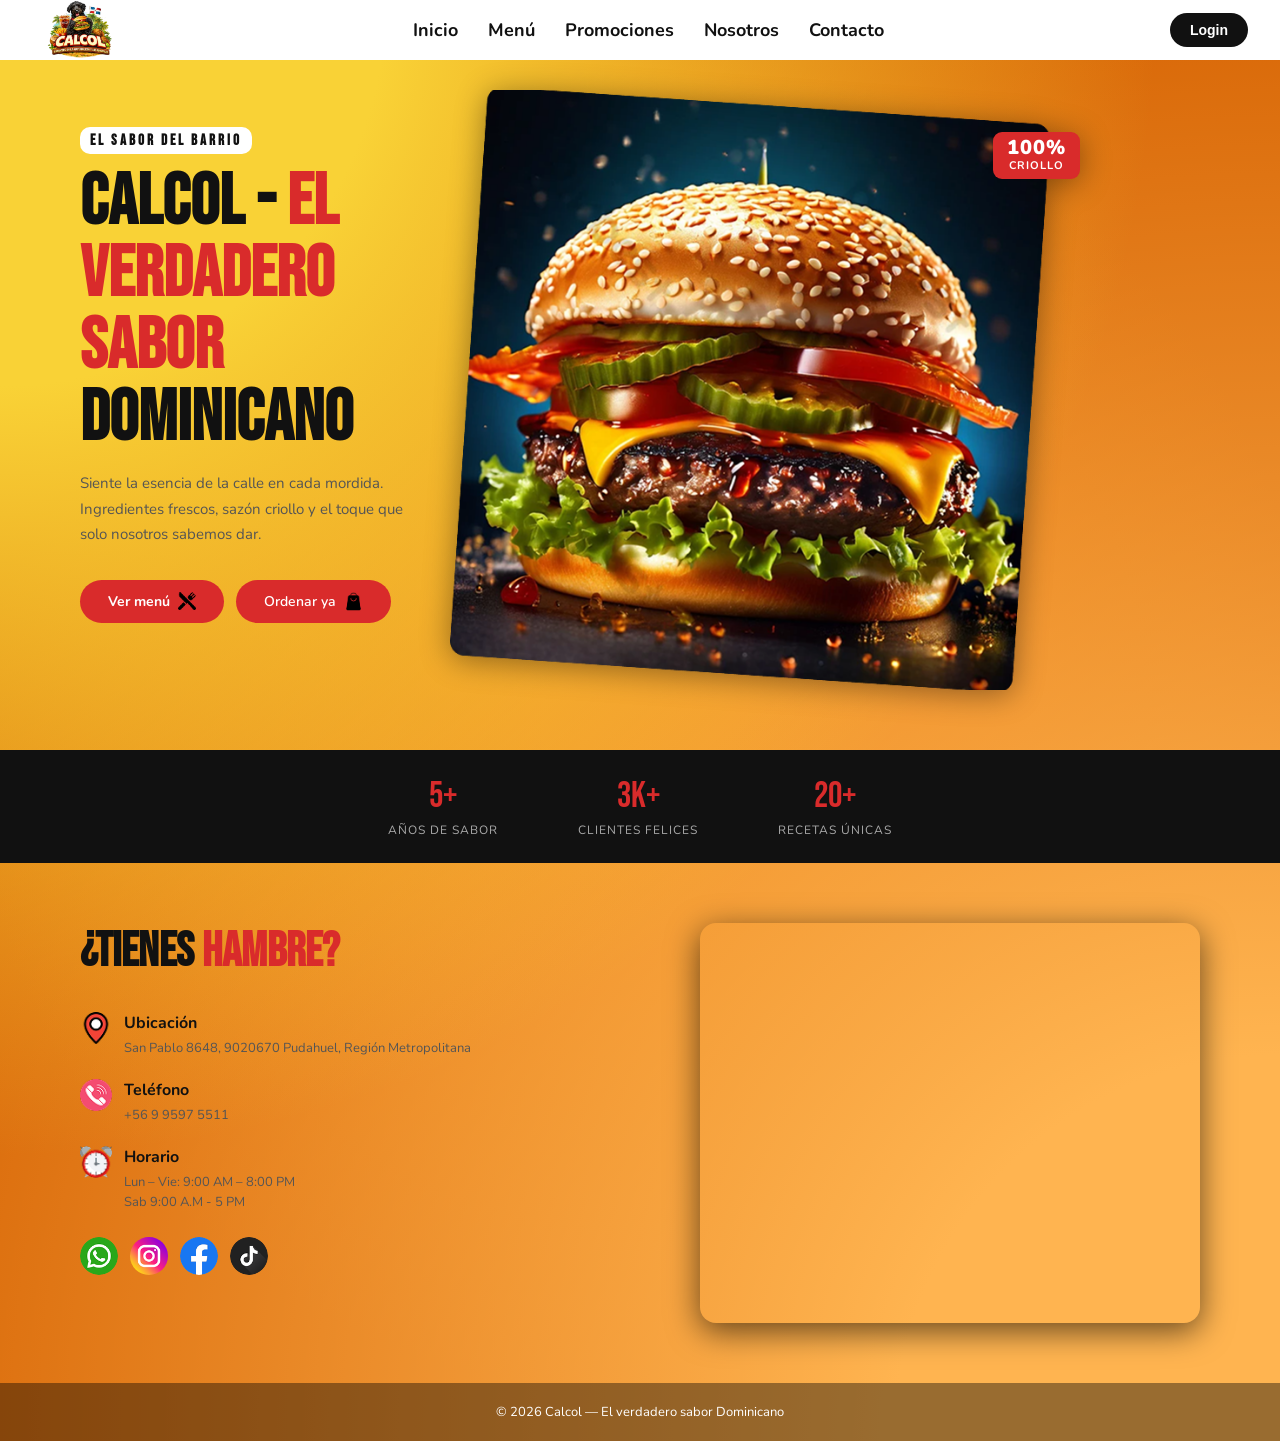
==== index.html @ d69aa1d4 "primer commit - proyecto Calcol" ====
<!DOCTYPE html>
<html lang="es">
<head>
    <meta charset="UTF-8">
    <meta name="viewport" content="width=device-width, initial-scale=1.0">
    <title>Calcol</title>
    <link rel="stylesheet" href="Css/variables.css">
    <link rel="stylesheet" href="Css/global.css">
    <link rel="stylesheet" href="Css/components.css">
    <link rel="stylesheet" href="Css/home.css">
    <link href="https://fonts.googleapis.com/css2?family=Bebas+Neue&family=Nunito:wght@400;600;700&display=swap" rel="stylesheet">
</head>
<body>

    

<!-- ========== EL NAVEGADOR ========== -->

    <nav class="navbar">
         <img class="logo" src="Imagenes/General/doky-calcol-logo.png" alt="Calcol">

        <ul class="nav-links">
            <li><a href="index.html">Inicio</a></li>
            <li><a href="pages/menu.html">Menú</a></li>
            <li><a href="promociones.html">Promociones</a></li>
            <li><a href="nosotros.html">Nosotros</a></li>
            <li><a href="#contacto">Contacto</a></li>

        </ul>

        <button class="btn-nav-cta">Login</button>
    </nav>



<!-- ========== HERO ========== -->

    <section class="hero" id="inicio">

        <div class="hero-tex">
            <p class="hero-sub">EL SABOR DEL BARRIO</p>

            <h1 class="hero-titulo">
                Calcol -
                <span class="resaltar">El <br> verdadero <br>sabor</span><br>
                Dominicano
            </h1>

            <p class="hero-parrafo">
                Siente la esencia de la calle en cada mordida.
                Ingredientes frescos, sazón criollo y el toque
                que solo nosotros sabemos dar.
            </p>
            <div class="hero-btns">
                 <a class="btn-primary" href="pages/menu.html">
                     Ver menú
                     <img src="Imagenes/Index/icono-tenedor.png" alt="Ver menu">
                 </a>
                 <a class="btn-secondary" href="pages/menu.html">
                    Ordenar ya
                    <img src="Imagenes/Index/icono-bolsa.png" alt="Ordenar ya">
                 </a>
            </div>
        </div>

        <div class="hero-imagen">
            <div class="hero-hamburguesa">
                <img src="Imagenes/Index/hamburguesa.png" alt="Hamburguesa Calcol">
            </div>
            <div class="criollo">
                <span class="criollo-numero">100%</span>
                <span class="criollo-texto">CRIOLLO</span>
            </div>
        </div>
    </section>


    <!-- ========== ESTADÍSTICAS ========== -->

    <div class="stats">
        <div class="stat">
            <span class="stat-numero">5+</span>
            <span class="stat-label">Años de sabor</span>
        </div>
        <div class="stat">
            <span class="stat-numero">3k+</span>
            <span class="stat-label">Clientes felices</span>
        </div>
        <div class="stat">
            <span class="stat-numero">20+</span>
            <span class="stat-label">Recetas únicas</span>
        </div>
    </div>

    <!-- ========== CONTACTO ========== -->
     
     <section class="contact" id="contacto">
        
        <div class="contact-info">
            <h2 class="contact-titulo">¿TIENES <span class="hambre-rojo">HAMBRE?</span></h2>
            
            <div class="info-item">
                <img class="info-icon" src="Imagenes/Index/icono-ubi.png" alt="Ubicación">
                <div class="info-text">
                    <strong>Ubicación</strong>
                    <span>San Pablo 8648, 9020670 Pudahuel, Región Metropolitana</span>
                </div>
            </div>
            
            <div class="info-item">
                <img class="info-icon" src="Imagenes/Index/icono-cel.png" alt="telefono">
                <div class="info-text">
                    <strong>Teléfono</strong>
                    <span>+56 9 9597 5511</span>
                </div>
            </div>

            <div class="info-item">
                <img class="info-icon" src="Imagenes/Index/icono-reloj.png" alt="reloj">
                <div class="info-text">
                    <strong>Horario</strong>
                    <span>Lun – Vie: 9:00 AM – 8:00 PM <br> Sab 9:00 A.M - 5 PM</span>
                    
                </div>
            </div>

            <div class="redes">
                <a class="redes-btn" href="https://www.youtube.com/watch?v=SukcEHoVNcY&list=RDEMu5cp-lTEVGJi4T0xensHXQ&start_radio=1&rv=dWqRzHHXw9I" aria-label="WhatsApp">
                    <img src="Imagenes/Index/icono-whasap.png" alt="WhatsApp">
                </a>
                <a class="redes-btn" href="" aria-label="Instagram">
                    <img src="Imagenes/Index/icono-IG.png" alt="Instagram">
                </a>
                <a class="redes-btn" href="" aria-label="Facebook">
                    <img src="Imagenes/Index/icono-FB.png" alt="Facebook">
                </a>
                <a class="redes-btn" href="" aria-label="TikTok">
                    <img src="Imagenes/Index/icono-tiktok.png" alt="TikTok">
                </a>
            </div>

        </div>

        <div class="mapa">
            <iframe src="https://www.google.com/maps/embed?pb=!1m18!1m12!1m3!1d3329.1823128202877!2d-70.7520553!3d-33.444556399999996!2m3!1f0!2f0!3f0!3m2!1i1024!2i768!4f13.1!3m3!1m2!1s0x9662c3b9ddcb071f%3A0x6291623c6492e0d2!2sSan%20Pablo%208648%2C%209020670%20Pudahuel%2C%20Regi%C3%B3n%20Metropolitana!5e0!3m2!1ses!2scl!4v1775666564030!5m2!1ses!2scl"
             frameborder="0"
             allowfullscreen=""
             loading="lazy"
             referrerpolicy="no-referrer-when-downgrade">
            </iframe>
        </div>
        
     </section>

    <!-- ========== FOOTER ========== -->

     <footer class="footer">
        <p>© 2026 Calcol — El verdadero sabor Dominicano</p>
     </footer>

</body>
</html>
---- Css/variables.css ----
/* ================================
   VARIABLES Y RESET BASE
   ================================ */

:root {
  --rojo: #D92B2B;
  --rojo-oscuro: #b81f1f;
  --negro: #111111;
  --negro-transparente: rgba(0, 0, 0, 0.4);
  --sombra-fuerte: 0 8px 32px rgba(0, 0, 0, 0.6);
  --sombra-imagen: drop-shadow(0px 4px 15px rgba(0, 0, 0, 0.4));
  --blanco: #ffffff;
  --gris: #555555;
  --gris-claro: #aaaaaa;
  --gris-borde: #e0e0e0;
  --gris-input: #fafafa;

  --fondo-naranja: 
    radial-gradient(circle at top left, rgb(249, 210, 54) 20%, transparent 60%),
    radial-gradient(circle at bottom right, rgb(255, 180, 80) 20%, transparent 80%),
    radial-gradient(circle at center, rgb(230, 120, 10) 10%, transparent 70%),
    rgb(213, 96, 0);

  --fuente-titulo: 'Bebas Neue', sans-serif;
  --fuente-cuerpo: 'Nunito', sans-serif;
  --fuente-producto: 'Oswald', sans-serif;
}

* {
  margin: 0;
  padding: 0;
  box-sizing: border-box;
}

body {
  font-family: var(--fuente-cuerpo);
  background: var(--fondo-naranja);
  color: var(--negro);
}
---- Css/global.css ----
/* ================================
   GLOBAL
   ================================ */

/* Estilos que se comparten en todas las páginas */

/* Clase de texto resaltado en rojo */
.resaltar {
  color: var(--rojo);
}
---- Css/components.css ----
/* ================================
   NAVBAR
   ================================ */

.navbar {
  background-color: var(--blanco);
  height: 60px;
  padding: 0 32px;
  display: flex;
  align-items: center;
  justify-content: space-between;
}

.logo {
  height: 60px;
  width: auto;
}

.nav-links {
  display: flex;
  gap: 30px;
  list-style: none;
}

.nav-links a {
  text-decoration: none;
  font-size: 18px;
  font-weight: 700;
  color: var(--negro);
}

.nav-links a:hover {
  color: var(--rojo);
}

.btn-nav-cta {
  background-color: var(--negro);
  color: var(--blanco);
  border: none;
  padding: 9px 20px;
  border-radius: 30px;
  font-size: 14px;
  font-weight: 700;
  cursor: pointer;
}

/* ================================
   FOOTER
   ================================ */

.footer {
  background-color: var(--negro-transparente);
  text-align: center;
  padding: 20px;
  font-size: 13px;
  color: var(--blanco);
}
---- Css/home.css ----
/* ================================
   HERO
   ================================ */

.hero {
  display: flex;
  align-items: center;
  justify-content: space-between;
  gap: 40px;
  padding: 60px 80px;
  min-height: 50vh;
}

.hero-tex {
  max-width: 500px;
  margin-top: -80px;
}

.hero-sub {
  font-family: var(--fuente-titulo);
  font-size: 15px;
  font-weight: bolder;
  letter-spacing: 3px;
  color: var(--negro);
  margin-bottom: 13px;
  background-color: var(--blanco);
  display: inline-block;
  padding: 4px 10px;
  border-radius: 10px;
  margin-top: 20px;
}

.hero-titulo {
  font-family: var(--fuente-titulo);
  font-size: 72px;
  line-height: 1;
  color: var(--negro);
  margin-bottom: 16px;
}

.hero-parrafo {
  font-size: 15px;
  color: var(--gris);
  line-height: 1.7;
  max-width: 340px;
  margin-bottom: 32px;
}

.hero-btns {
  display: flex;
  align-items: center;
  gap: 12px;
}

.btn-primary {
  display: flex;
  align-items: center;
  gap: 8px;
  background-color: var(--rojo);
  color: var(--blanco);
  border: none;
  padding: 12px 28px;
  border-radius: 30px;
  font-size: 14px;
  font-weight: 700;
  cursor: pointer;
  text-decoration: none;
}

.btn-primary:hover {
  background-color: var(--rojo-oscuro);
}

.btn-primary img {
  width: 18px;
  height: 18px;
}

.btn-secondary {
  display: flex;
  align-items: center;
  gap: 8px;
  background-color: var(--rojo);
  color: var(--blanco);
  border: none;
  padding: 12px 28px;
  border-radius: 30px;
  font-size: 14px;
  font-weight: 600;
  cursor: pointer;
  text-decoration: none;
}

.btn-secondary img {
  width: 19px;
  height: 19px;
}

.btn-secondary:hover {
  background-color: var(--rojo-oscuro);
}

.hero-imagen {
  position: relative;
  flex-shrink: 0;
  margin-right: 150px;
  filter: var(--sombra-imagen);
}

.hero-hamburguesa {
  width: 600px;
  height: 600px;
  margin-top: -30px;
  border-radius: 20px;
  overflow: hidden;
}

.hero-hamburguesa img {
  width: 100%;
  height: 100%;
  object-fit: cover;
}

.criollo {
  position: absolute;
  top: 12px;
  right: -30px;
  background-color: var(--rojo);
  color: var(--blanco);
  padding: 6px 14px;
  border-radius: 9px;
  letter-spacing: 1px;
  text-align: center;
}

.criollo-numero {
  font-size: 20px;
  font-weight: 900;
  display: block;
  line-height: 1;
}

.criollo-texto {
  font-size: 11px;
  font-weight: 700;
  letter-spacing: 1px;
  display: block;
}

/* ================================
   ESTADÍSTICAS
   ================================ */

.stats {
  background-color: var(--negro);
  display: flex;
  justify-content: center;
  gap: 80px;
  padding: 25px;
}

.stat {
  display: flex;
  flex-direction: column;
  align-items: center;
  gap: 4px;
}

.stat-numero {
  font-family: var(--fuente-titulo);
  font-size: 36px;
  color: var(--rojo);
}

.stat-label {
  font-size: 12px;
  color: var(--gris-claro);
  letter-spacing: 1px;
  text-transform: uppercase;
}

/* ================================
   CONTACTO
   ================================ */

.contact {
  display: flex;
  justify-content: space-between;
  align-items: flex-start;
  padding: 60px 80px;
  gap: 40px;
}

.contact-info {
  max-width: 400px;
}

.contact-titulo {
  font-family: var(--fuente-titulo);
  font-size: 48px;
  color: var(--negro);
  margin-bottom: 32px;
}

.hambre-rojo {
  color: var(--rojo);
}

.info-item {
  display: flex;
  align-items: flex-start;
  gap: 12px;
  margin-bottom: 20px;
}

.info-icon {
  width: 32px;
  height: 32px;
}

.info-text {
  display: flex;
  flex-direction: column;
  gap: 4px;
}

.info-text strong {
  font-size: 16px;
  font-weight: 700;
  color: var(--negro);
}

.info-text span {
  font-size: 13px;
  color: var(--gris);
  line-height: 1.6;
}

.redes {
  display: flex;
  gap: 12px;
  margin-top: 24px;
}

.redes-btn img {
  width: 38px;
  height: 38px;
  border-radius: 50%;
  object-fit: cover;
  transition: transform 0.2s;
}

.redes-btn img:hover {
  transform: scale(1.1);
}

/* ================================
   MAPA
   ================================ */

.mapa {
  width: 500px;
  height: 400px;
  border-radius: 16px;
  overflow: hidden;
  box-shadow: var(--sombra-fuerte);
}

.mapa iframe {
  width: 100%;
  height: 100%;
  border: none;
}
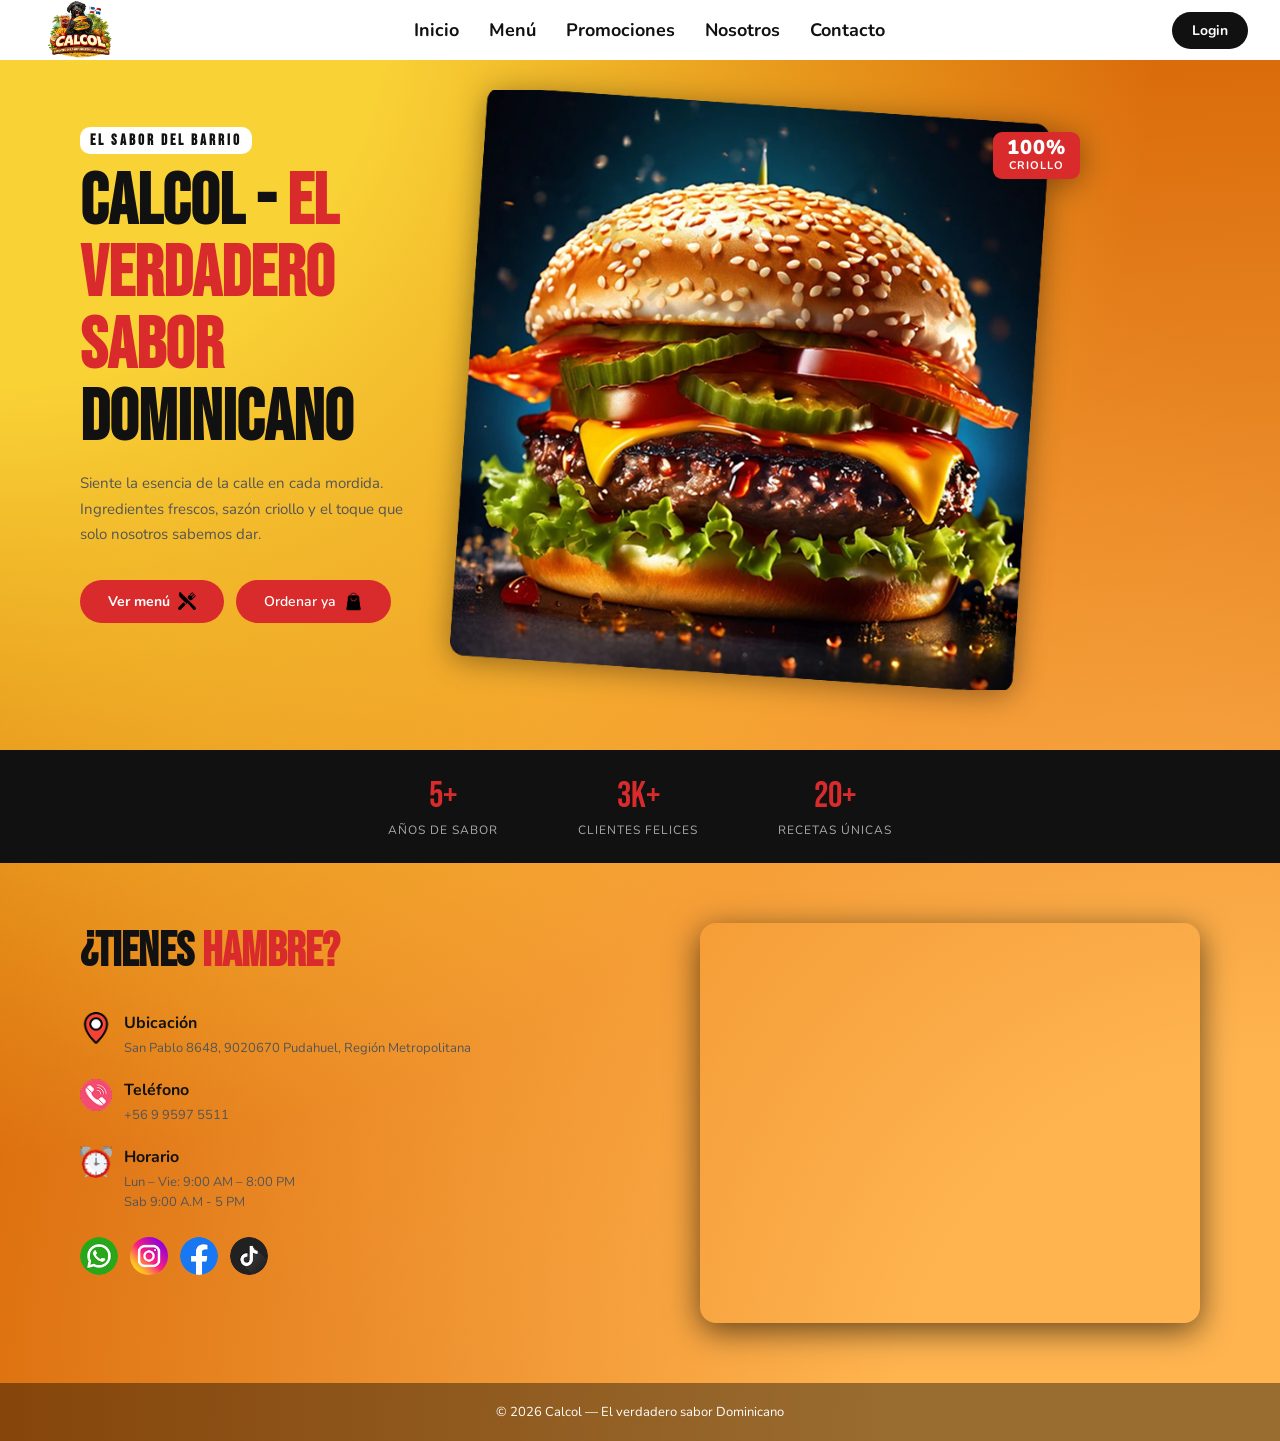
==== commit 8bb9b919: "agregar login, registro, perfil y bienvenido" ====
--- a/index.html
+++ b/index.html
@@ -28,7 +28,7 @@
 
         </ul>
 
-        <button class="btn-nav-cta">Login</button>
+        <a class="btn-nav-cta" href="login.html">Login</a>
     </nav>
 
 
@@ -158,5 +158,7 @@
         <p>© 2026 Calcol — El verdadero sabor Dominicano</p>
      </footer>
 
+     <script src="JS/navbar.js"></script>
+
 </body>
 </html>
--- a/Css/components.css
+++ b/Css/components.css
@@ -42,6 +42,27 @@
   font-size: 14px;
   font-weight: 700;
   cursor: pointer;
+  text-decoration: none;
+}
+
+.btn-nav-cta:hover {
+  background: var(--rojo-oscuro);
+  color: var(--blanco);
+  transition: background 0.2s, color 0.2s;
+}
+
+.btn-nav-cta.logueado {
+  display: flex;
+  align-items: center;
+  justify-content: center;
+  gap: 8px;
+}
+
+.icono-nav {
+  width: 28px;
+  height: 28px;
+  object-fit: cover;
+  border-radius: 50%;
 }
 
 /* ================================
